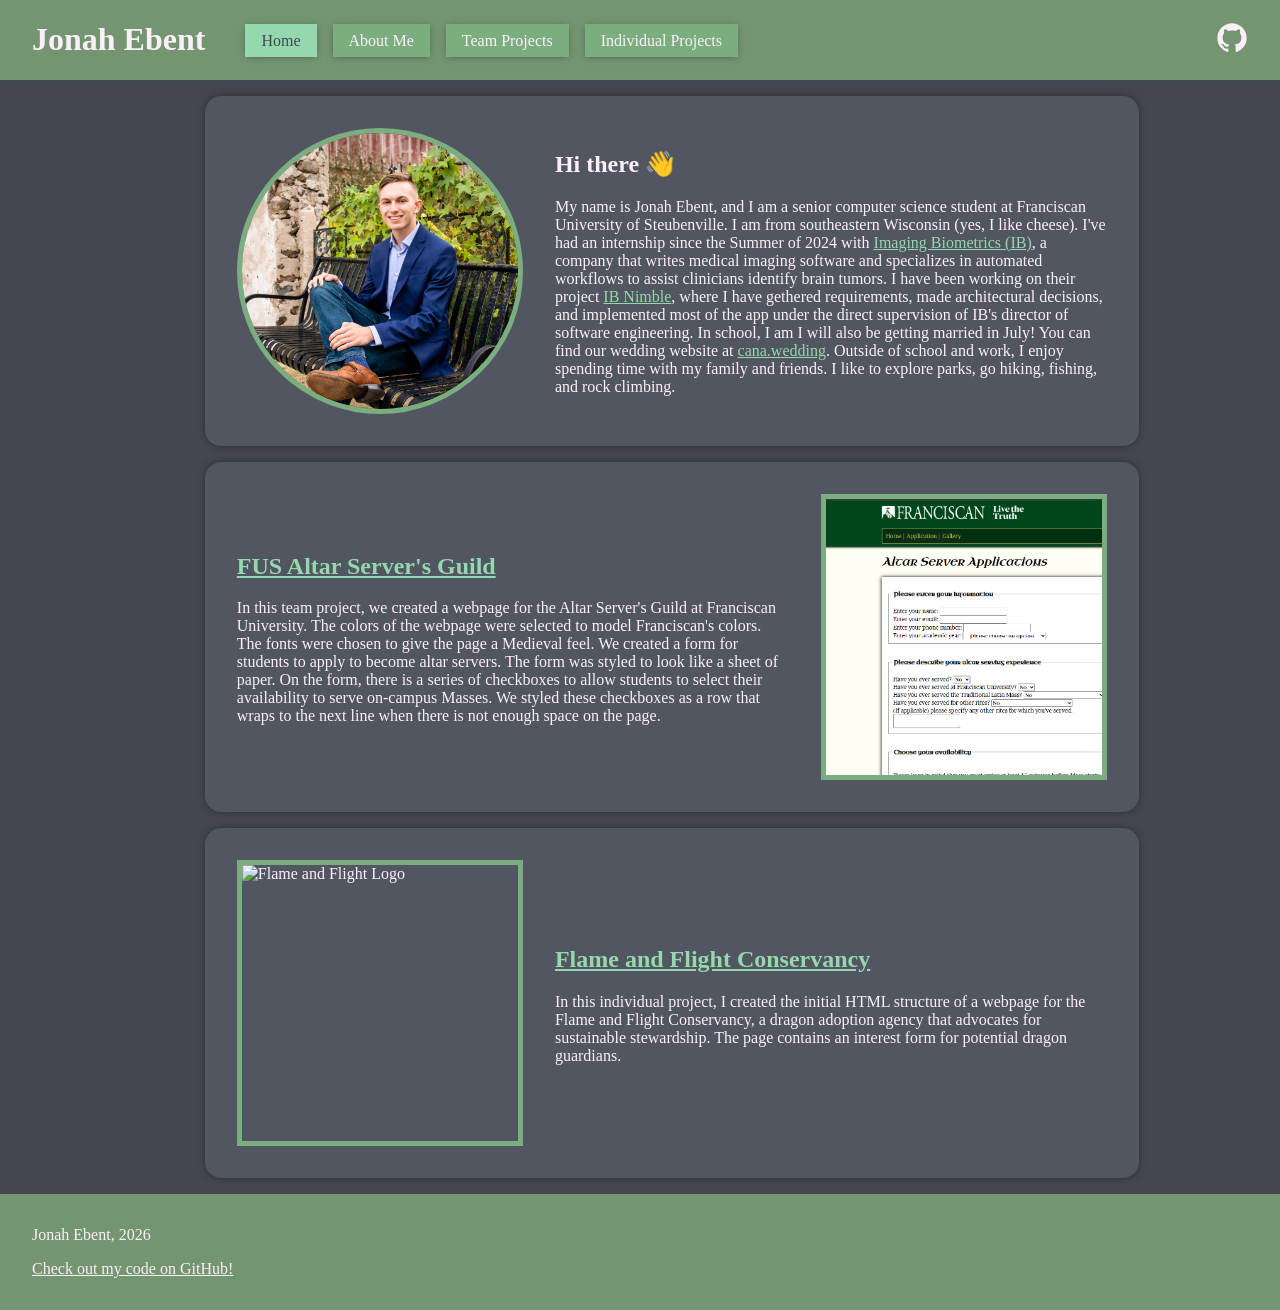
==== index.html @ 54d22931 "add content to other cards" ====
<!doctype html>
<html>
  <head>
    <link rel="stylesheet" href="style.css" />
    <link rel="icon" type="image/png" href="images/favicon.png" />
    <meta charset="utf8" />
    <title>Jonah Ebent's Portfolio</title>
  </head>
  <body>
    <header class="row space-between">
      <div class="row">
        <h1><a href="index.html">Jonah Ebent</a></h1>
        <nav>
          <ul class="row">
            <li><a class="nav-item selected" href="index.html">Home</a></li>
            <li><a class="nav-item" href="about-me.html">About Me</a></li>
            <li>
              <a class="nav-item" href="team-projects.html">Team Projects</a>
            </li>
            <li>
              <a class="nav-item" href="individual-projects.html"
                >Individual Projects</a
              >
            </li>
          </ul>
        </nav>
      </div>
      <a
        href="https://github.com/jebent521"
        target="_blank"
        rel="noopener noreferrer"
      >
        <svg width="32" height="32" viewBox="0 0 24 24">
          <!-- Ripped from GitHub -->
          <path
            d="M12 1C5.923 1 1 5.923 1 12c0 4.867 3.149 8.979 7.521 10.436.55.096.756-.233.756-.522 0-.262-.013-1.128-.013-2.049-2.764.509-3.479-.674-3.699-1.292-.124-.317-.66-1.293-1.127-1.554-.385-.207-.936-.715-.014-.729.866-.014 1.485.797 1.691 1.128.99 1.663 2.571 1.196 3.204.907.096-.715.385-1.196.701-1.471-2.448-.275-5.005-1.224-5.005-5.432 0-1.196.426-2.186 1.128-2.956-.111-.275-.496-1.402.11-2.915 0 0 .921-.288 3.024 1.128a10.193 10.193 0 0 1 2.75-.371c.936 0 1.871.123 2.75.371 2.104-1.43 3.025-1.128 3.025-1.128.605 1.513.221 2.64.111 2.915.701.77 1.127 1.747 1.127 2.956 0 4.222-2.571 5.157-5.019 5.432.399.344.743 1.004.743 2.035 0 1.471-.014 2.654-.014 3.025 0 .289.206.632.756.522C19.851 20.979 23 16.854 23 12c0-6.077-4.922-11-11-11Z"
          ></path>
        </svg>
      </a>
    </header>
    <main>
      <section>
        <div class="card">
          <div class="card-image container-circle">
            <img src="images/DSC_7018.jpg" alt="Picture of Jonah" />
          </div>
          <div class="card-text">
            <h2>Hi there 👋</h2>
            <p>
              My name is Jonah Ebent, and I am a senior computer science student
              at Franciscan University of Steubenville. I am from southeastern
              Wisconsin (yes, I like cheese). I've had an internship since the
              Summer of 2024 with
              <a
                href="https://imagingbiometrics.com/"
                target="_blank"
                rel="noopener noreferrer"
                >Imaging Biometrics (IB)</a
              >, a company that writes medical imaging software and specializes
              in automated workflows to assist clinicians identify brain tumors.
              I have been working on their project
              <a
                href="https://imagingbiometrics.com/our-solutions/ib-nimble/"
                target="_blank"
                rel="noopener noreferrer"
                >IB Nimble</a
              >, where I have gethered requirements, made architectural
              decisions, and implemented most of the app under the direct
              supervision of IB's director of software engineering. In school, I
              am I will also be getting married in July! You can find our
              wedding website at
              <a
                href="https://cana.wedding/meganck-ebent-wedding"
                target="_blank"
                rel="noopener noreferrer"
                >cana.wedding</a
              >. Outside of school and work, I enjoy spending time with my
              family and friends. I like to explore parks, go hiking, fishing,
              and rock climbing.
            </p>
          </div>
        </div>
      </section>
      <section>
        <div class="card">
          <div class="card-text">
            <h2>
              <a href="CSC391-Altar-Server-Application/index.html"
                >FUS Altar Server's Guild</a
              >
            </h2>
            <p>
              In this team project, we created a webpage for the Altar Server's
              Guild at Franciscan University. The colors of the webpage were
              selected to model Franciscan's colors. The fonts were chosen to
              give the page a Medieval feel. We created a form for students to
              apply to become altar servers. The form was styled to look like a
              sheet of paper. On the form, there is a series of checkboxes to
              allow students to select their availability to serve on-campus
              Masses. We styled these checkboxes as a row that wraps to the next
              line when there is not enough space on the page.
            </p>
          </div>
          <div class="card-image">
            <img
              src="images/altar-server-form.png"
              alt="Christ the King Chapel"
            />
          </div>
        </div>
      </section>
      <section>
        <div class="card">
          <div class="card-image">
            <img
              src="CSC391-Adopt-a-Dragon/assets/logo-v2.png"
              alt="Flame and Flight Logo"
            />
          </div>
          <div class="card-text">
            <h2>
              <a href="CSC391-Adopt-a-Dragon/index.html"
                >Flame and Flight Conservancy</a
              >
            </h2>
            <p>
              In this individual project, I created the initial HTML structure
              of a webpage for the Flame and Flight Conservancy, a dragon
              adoption agency that advocates for sustainable stewardship. The
              page contains an interest form for potential dragon guardians.
            </p>
          </div>
        </div>
      </section>
    </main>
    <footer>
      <p>Jonah Ebent, 2026</p>
      <p>
        <a
          href="https://github.com/jebent521/jebent521"
          target="_blank"
          rel="noopener noreferrer"
          >Check out my code on GitHub!</a
        >
      </p>
    </footer>
  </body>
</html>
---- style.css ----
/* https://coolors.co/454851-73956f-7bae7f-95d7ae-fceff9 */
:root {
  --charcoal-blue: #444750;
  --charcoal-blue-light1: #525660;
  --charcoal-blue-light2: #5e626e;
  --sage-green: #73956f;
  --muted-teal: #7bae7f;
  --celadon: #95d7ae;
  --lavender-blush: #fceff9;
}

/* || GENERAL STYLING */
body {
  margin: 0;
  background-color: var(--charcoal-blue);
  color: var(--lavender-blush);
}

a {
  color: var(--celadon);
}

/* || UTILITY CLASSES */
.row {
  display: flex;
  flex-direction: row;
  align-items: center;
}

.space-between {
  justify-content: space-between;
}

/* || HEADER */
header {
  background-color: var(--sage-green);
  box-shadow: 0 2px 10px -3px var(--charcoal-blue);
  padding: 0 2em;
  color: var(--lavender-blush);
  position: sticky;
  top: 0;
}

header a {
  color: var(--lavender-blush);
  text-decoration: none;
}

nav .row {
  list-style: none;
  justify-content: start;
  gap: 1em 1em;
  flex-wrap: wrap;
}

nav .nav-item {
  background-color: var(--muted-teal);
  padding: 8px 16px;
  text-align: center;
  vertical-align: middle;
  box-shadow: 0px 1px 7px -2px var(--charcoal-blue);
}

nav .nav-item:hover {
  background-color: var(--celadon);
}

nav .selected {
  background-color: var(--celadon);
  color: var(--charcoal-blue);
}

header svg {
  fill: var(--lavender-blush);
}

/* || MAIN CONTENT */
main {
  margin: 0 16%;
}

.card {
  /* layout */
  display: flex;
  justify-content: space-around;
  align-items: center;
  margin: 1rem 0;
  padding: 2rem 2rem;
  column-gap: 2rem;
  width: 100%;
  flex-wrap: wrap;

  /* display */
  background-color: var(--charcoal-blue-light1);
  border-radius: 16px;
  box-shadow: 0 0 10px -3px #111111;
}

.card-image {
  aspect-ratio: 1 / 1;
  overflow: hidden; /* hide overflowing child content */
  flex: 1 1 0; /* make the image 1/3rd of the card content */
  min-width: 200px;

  border: thick solid var(--muted-teal);
}

.card-image img {
  width: 100%;
  height: 100%;
  object-fit: cover;
  object-position: center;
}

.container-circle {
  border-radius: 50%; /* make it a circle */
}

.card-text {
  flex: 2 1 0; /* make the text 2/3rd of the card content*/
  min-width: 200px;
}

/* || FOOTER */
footer {
  background-color: var(--sage-green);
  padding: 1em 2em;
  color: var(--lavender-blush);
}

footer a {
  color: var(--lavender-blush);
}
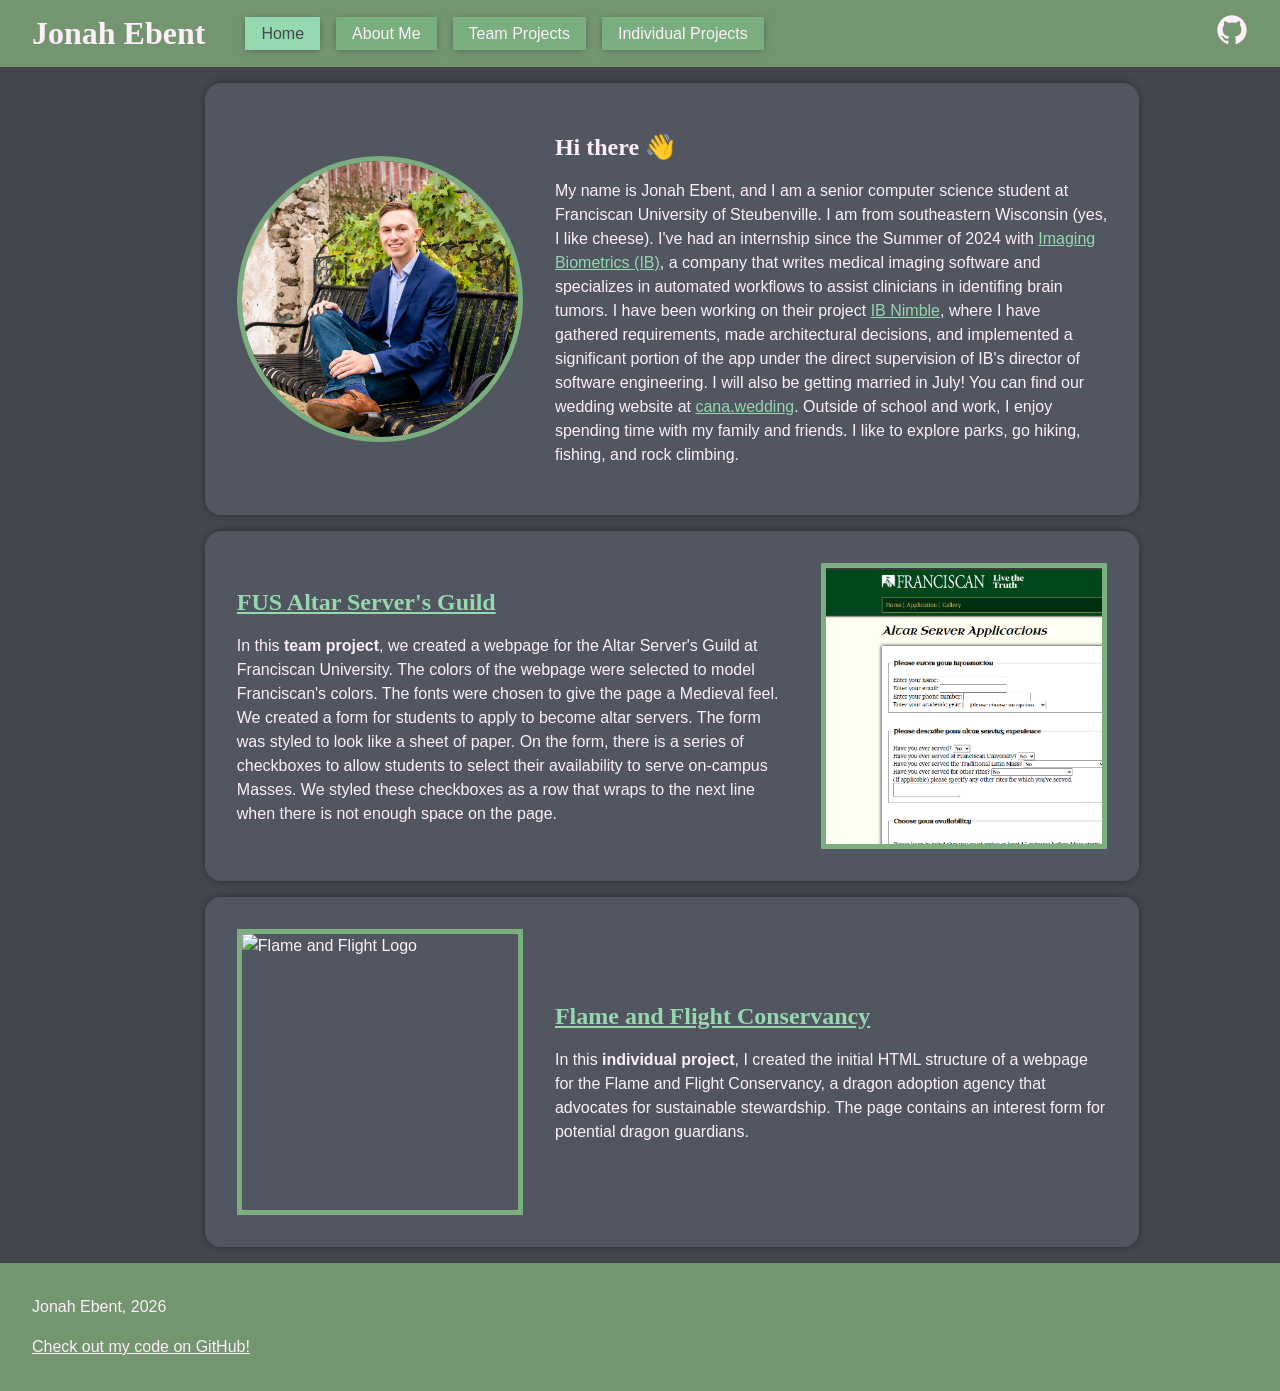
==== commit ba4f2c1a: "fonts and some typos" ====
--- a/index.html
+++ b/index.html
@@ -57,18 +57,18 @@
                 rel="noopener noreferrer"
                 >Imaging Biometrics (IB)</a
               >, a company that writes medical imaging software and specializes
-              in automated workflows to assist clinicians identify brain tumors.
-              I have been working on their project
+              in automated workflows to assist clinicians in identifing brain
+              tumors. I have been working on their project
               <a
                 href="https://imagingbiometrics.com/our-solutions/ib-nimble/"
                 target="_blank"
                 rel="noopener noreferrer"
                 >IB Nimble</a
-              >, where I have gethered requirements, made architectural
-              decisions, and implemented most of the app under the direct
-              supervision of IB's director of software engineering. In school, I
-              am I will also be getting married in July! You can find our
-              wedding website at
+              >, where I have gathered requirements, made architectural
+              decisions, and implemented a significant portion of the app under
+              the direct supervision of IB's director of software engineering. I
+              will also be getting married in July! You can find our wedding
+              website at
               <a
                 href="https://cana.wedding/meganck-ebent-wedding"
                 target="_blank"
@@ -90,15 +90,15 @@
               >
             </h2>
             <p>
-              In this team project, we created a webpage for the Altar Server's
-              Guild at Franciscan University. The colors of the webpage were
-              selected to model Franciscan's colors. The fonts were chosen to
-              give the page a Medieval feel. We created a form for students to
-              apply to become altar servers. The form was styled to look like a
-              sheet of paper. On the form, there is a series of checkboxes to
-              allow students to select their availability to serve on-campus
-              Masses. We styled these checkboxes as a row that wraps to the next
-              line when there is not enough space on the page.
+              In this <strong>team project</strong>, we created a webpage for
+              the Altar Server's Guild at Franciscan University. The colors of
+              the webpage were selected to model Franciscan's colors. The fonts
+              were chosen to give the page a Medieval feel. We created a form
+              for students to apply to become altar servers. The form was styled
+              to look like a sheet of paper. On the form, there is a series of
+              checkboxes to allow students to select their availability to serve
+              on-campus Masses. We styled these checkboxes as a row that wraps
+              to the next line when there is not enough space on the page.
             </p>
           </div>
           <div class="card-image">
@@ -124,10 +124,11 @@
               >
             </h2>
             <p>
-              In this individual project, I created the initial HTML structure
-              of a webpage for the Flame and Flight Conservancy, a dragon
-              adoption agency that advocates for sustainable stewardship. The
-              page contains an interest form for potential dragon guardians.
+              In this <strong>individual project</strong>, I created the initial
+              HTML structure of a webpage for the Flame and Flight Conservancy,
+              a dragon adoption agency that advocates for sustainable
+              stewardship. The page contains an interest form for potential
+              dragon guardians.
             </p>
           </div>
         </div>
--- a/style.css
+++ b/style.css
@@ -14,6 +14,19 @@
   margin: 0;
   background-color: var(--charcoal-blue);
   color: var(--lavender-blush);
+  font-family:
+    "Trebuchet MS", "Lucida Sans Unicode", "Lucida Grande", "Lucida Sans",
+    Arial, sans-serif;
+  line-height: 1.5em;
+}
+
+h1,
+h2,
+h3,
+h4,
+h5,
+h6 {
+  font-family: Cambria, Cochin, Georgia, Times, "Times New Roman", serif;
 }
 
 a {
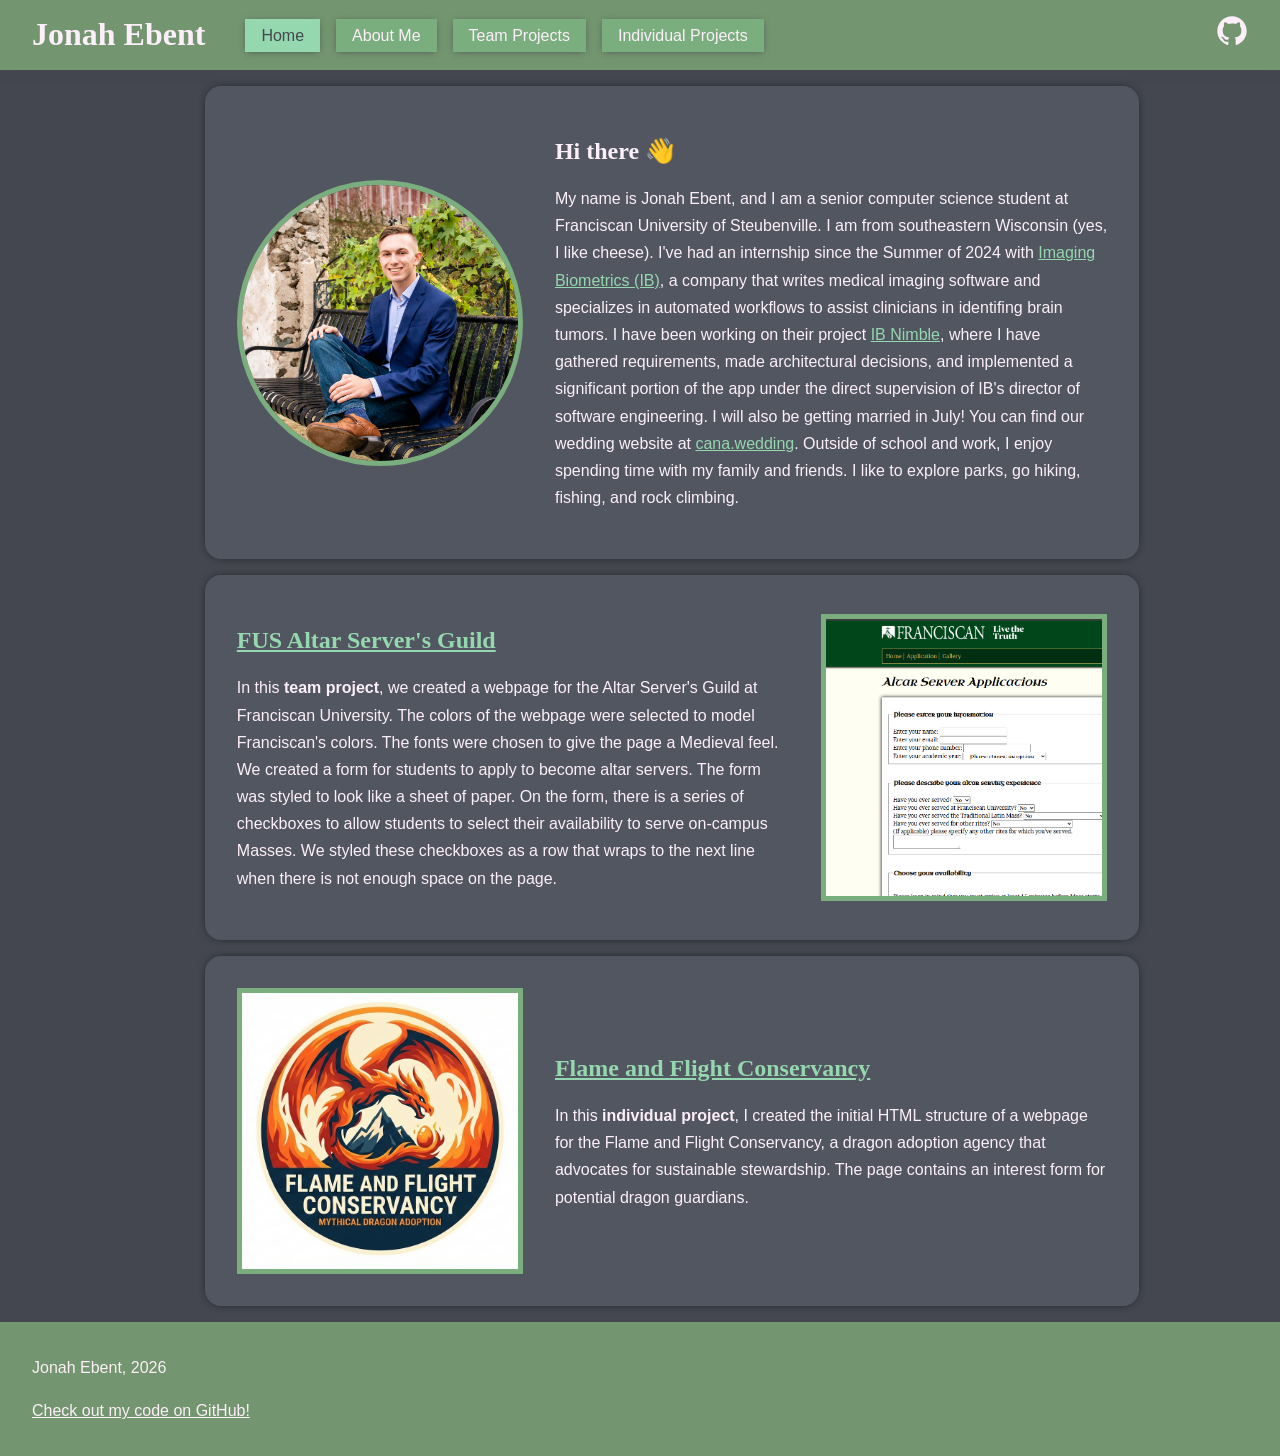
==== commit d98a256e: "move logo image to images folder" ====
--- a/index.html
+++ b/index.html
@@ -9,7 +9,7 @@
   <body>
     <header class="row space-between">
       <div class="row">
-        <h1><a href="index.html">Jonah Ebent</a></h1>
+        <h1><a href="index.html" id="title">Jonah Ebent</a></h1>
         <nav>
           <ul class="row">
             <li><a class="nav-item selected" href="index.html">Home</a></li>
@@ -113,7 +113,7 @@
         <div class="card">
           <div class="card-image">
             <img
-              src="CSC391-Adopt-a-Dragon/assets/logo-v2.png"
+              src="images/flame-and-flight-logo.png"
               alt="Flame and Flight Logo"
             />
           </div>
--- a/style.css
+++ b/style.css
@@ -17,7 +17,7 @@
   font-family:
     "Trebuchet MS", "Lucida Sans Unicode", "Lucida Grande", "Lucida Sans",
     Arial, sans-serif;
-  line-height: 1.5em;
+  line-height: 1.7em;
 }
 
 h1,
@@ -29,8 +29,19 @@
   font-family: Cambria, Cochin, Georgia, Times, "Times New Roman", serif;
 }
 
+p {
+  font-size: 16px;
+  font-weight: lighter;
+}
+
 a {
   color: var(--celadon);
+}
+a:hover {
+  color: var(--muted-teal);
+}
+a:visited {
+  color: var(--muted-teal);
 }
 
 /* || UTILITY CLASSES */
@@ -54,9 +65,23 @@
   top: 0;
 }
 
+#title:hover {
+  color: var(--lavender-blush);
+  text-decoration: underline;
+}
+#title:visited {
+  color: var(--lavender-blush);
+}
+
 header a {
   color: var(--lavender-blush);
   text-decoration: none;
+}
+header a:hover {
+  color: var(--charcoal-blue);
+}
+header a:visited {
+  color: var(--lavender-blush);
 }
 
 nav .row {
@@ -82,9 +107,17 @@
   background-color: var(--celadon);
   color: var(--charcoal-blue);
 }
+nav .selected:visited {
+  background-color: var(--celadon);
+  color: var(--charcoal-blue);
+}
 
 header svg {
   fill: var(--lavender-blush);
+}
+
+header svg:hover {
+  fill: var(--charcoal-blue);
 }
 
 /* || MAIN CONTENT */
@@ -144,3 +177,9 @@
 footer a {
   color: var(--lavender-blush);
 }
+footer a:hover {
+  color: var(--charcoal-blue);
+}
+footer a:visited {
+  color: var(--lavender-blush);
+}
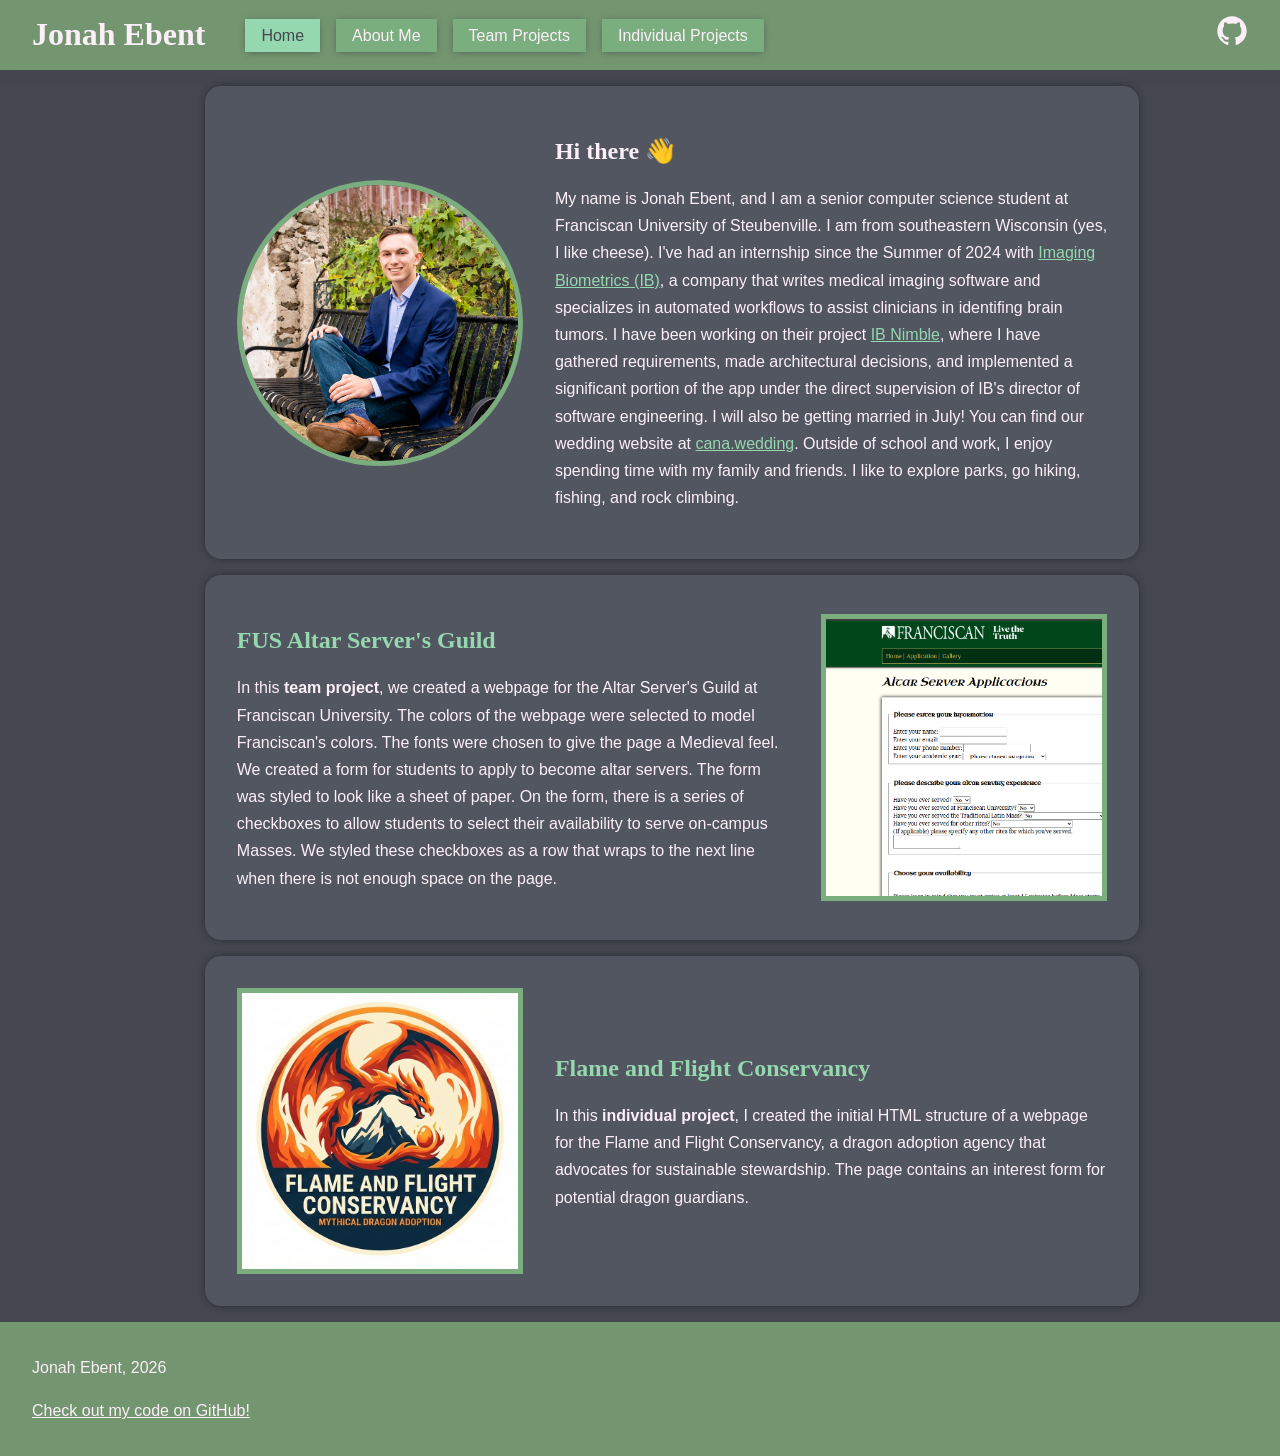
==== commit 11e98741: "dev and prod configurations" ====
--- a/index.html
+++ b/index.html
@@ -3,6 +3,18 @@
   <head>
     <link rel="stylesheet" href="style.css" />
     <link rel="icon" type="image/png" href="images/favicon.png" />
+
+    <!-- Configure "environment variables" for links -->
+    <script src="config.js" defer></script>
+    <script defer>
+      document.addEventListener("DOMContentLoaded", () => {
+        document.querySelectorAll("[data-config-href]").forEach((el) => {
+          const key = el.dataset.configHref;
+          el.href = window.APP_CONFIG[key];
+        });
+      });
+    </script>
+
     <meta charset="utf8" />
     <title>Jonah Ebent's Portfolio</title>
   </head>
@@ -85,7 +97,7 @@
         <div class="card">
           <div class="card-text">
             <h2>
-              <a href="CSC391-Altar-Server-Application/index.html"
+              <a data-config-href="fusAltarGuildUrl"
                 >FUS Altar Server's Guild</a
               >
             </h2>
@@ -119,7 +131,7 @@
           </div>
           <div class="card-text">
             <h2>
-              <a href="CSC391-Adopt-a-Dragon/index.html"
+              <a data-config-href="flameAndFlightUrl"
                 >Flame and Flight Conservancy</a
               >
             </h2>
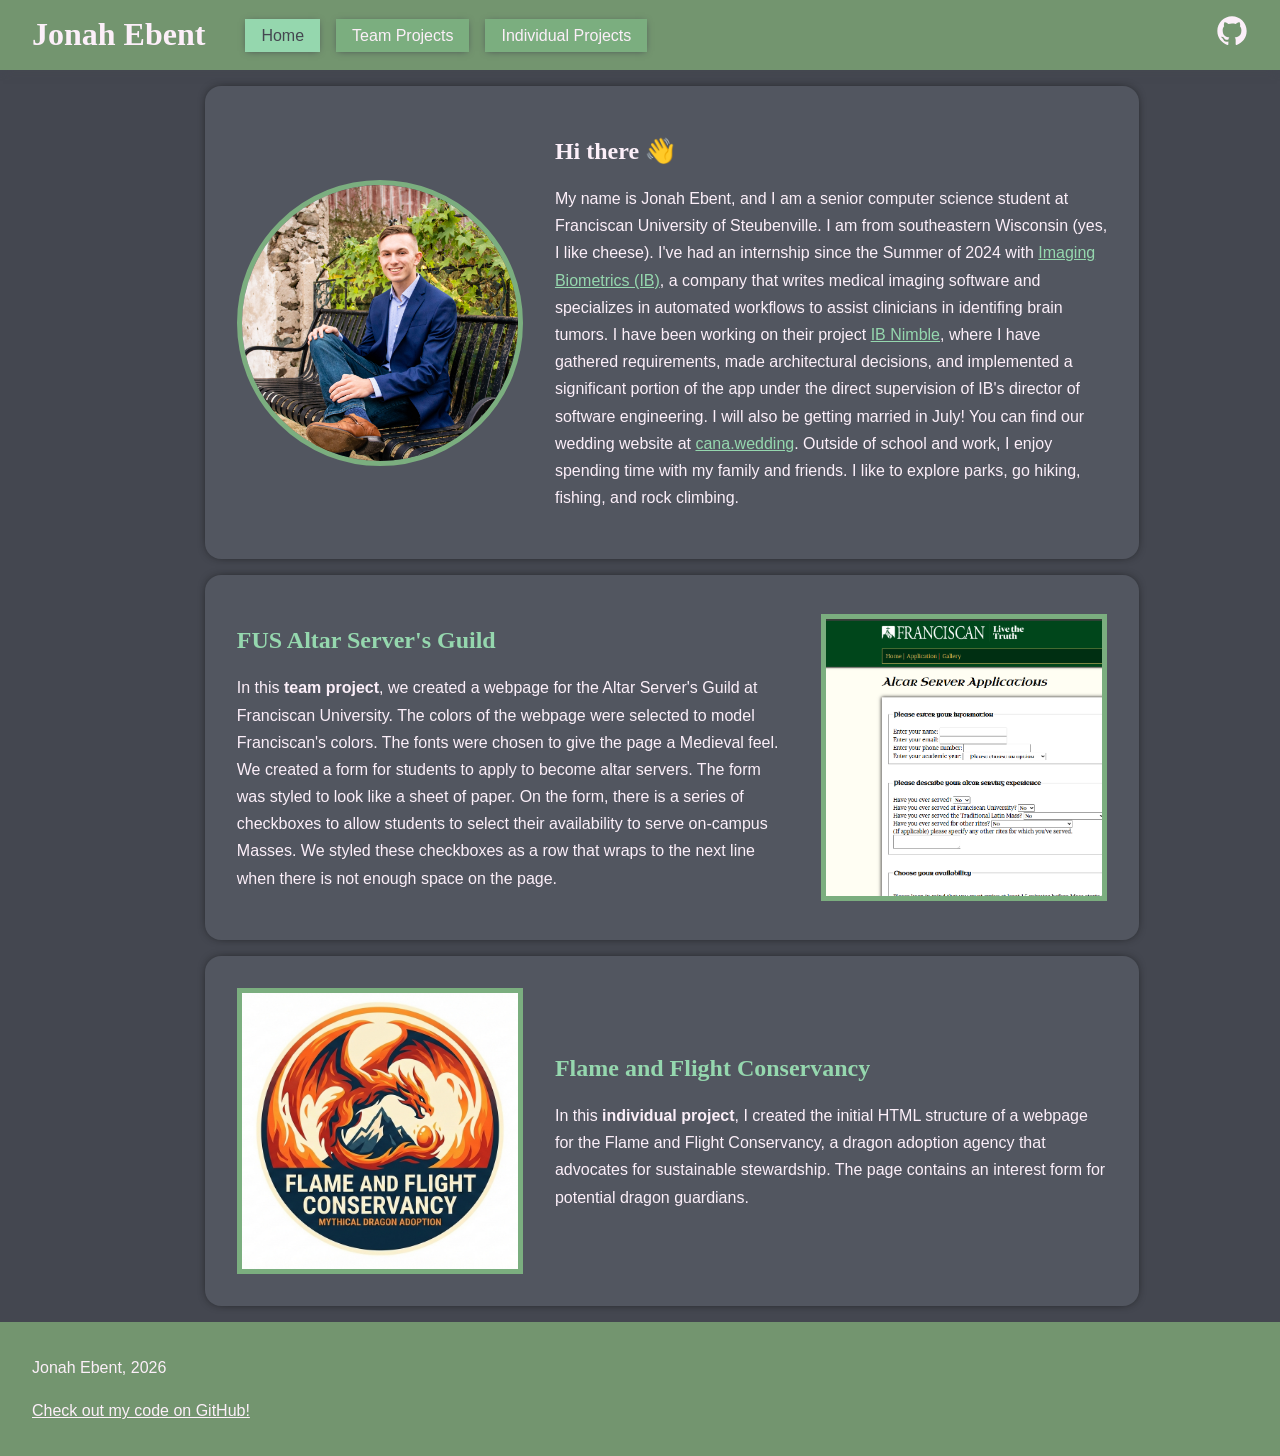
==== commit 46fc1aa7: "comment out "about me"" ====
--- a/index.html
+++ b/index.html
@@ -4,16 +4,9 @@
     <link rel="stylesheet" href="style.css" />
     <link rel="icon" type="image/png" href="images/favicon.png" />
 
-    <!-- Configure "environment variables" for links -->
+    <!-- Configure variables for links -->
     <script src="config.js" defer></script>
-    <script defer>
-      document.addEventListener("DOMContentLoaded", () => {
-        document.querySelectorAll("[data-config-href]").forEach((el) => {
-          const key = el.dataset.configHref;
-          el.href = window.APP_CONFIG[key];
-        });
-      });
-    </script>
+    <script src="config-substitution.js" defer></script>
 
     <meta charset="utf8" />
     <title>Jonah Ebent's Portfolio</title>
@@ -25,7 +18,7 @@
         <nav>
           <ul class="row">
             <li><a class="nav-item selected" href="index.html">Home</a></li>
-            <li><a class="nav-item" href="about-me.html">About Me</a></li>
+            <!-- <li><a class="nav-item" href="about-me.html">About Me</a></li> -->
             <li>
               <a class="nav-item" href="team-projects.html">Team Projects</a>
             </li>
@@ -97,9 +90,7 @@
         <div class="card">
           <div class="card-text">
             <h2>
-              <a data-config-href="fusAltarGuildUrl"
-                >FUS Altar Server's Guild</a
-              >
+              <a data-config-href="T03_minCSS">FUS Altar Server's Guild</a>
             </h2>
             <p>
               In this <strong>team project</strong>, we created a webpage for
@@ -114,10 +105,7 @@
             </p>
           </div>
           <div class="card-image">
-            <img
-              src="images/altar-server-form.png"
-              alt="Christ the King Chapel"
-            />
+            <img src="images/T03.png" alt="Christ the King Chapel" />
           </div>
         </div>
       </section>
@@ -131,7 +119,7 @@
           </div>
           <div class="card-text">
             <h2>
-              <a data-config-href="flameAndFlightUrl"
+              <a data-config-href="A01_individualHTML"
                 >Flame and Flight Conservancy</a
               >
             </h2>
--- a/style.css
+++ b/style.css
@@ -151,6 +151,13 @@
   border: thick solid var(--muted-teal);
 }
 
+.card-image iframe {
+  width: 100%;
+  height: 100%;
+  object-fit: cover;
+  object-position: center;
+}
+
 .card-image img {
   width: 100%;
   height: 100%;
